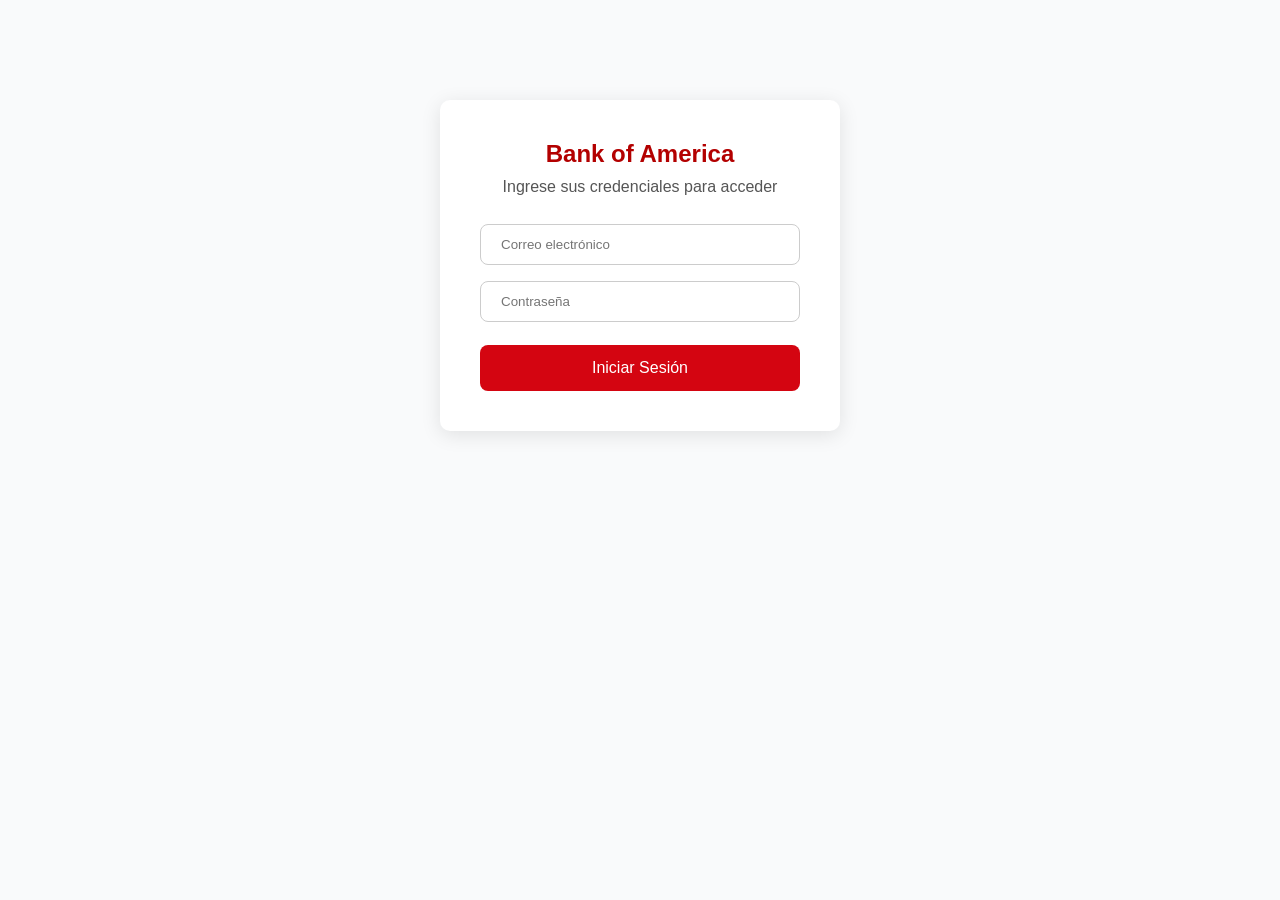
==== index.html @ 001e5e8f "Add files via upload" ====
<!DOCTYPE html>
<html lang="es">
<head>
  <meta charset="UTF-8" />
  <meta name="viewport" content="width=device-width, initial-scale=1.0"/>
  <title>Bank of America</title>
  <link rel="stylesheet" href="style.css" />
</head>
<body>
  <div class="login-container">
    <h2>Bank of America</h2>
    <p class="description">Ingrese sus credenciales para acceder</p>

    <form id="loginForm">
      <input type="email" id="email" placeholder="Correo electrónico" required />
      <input type="password" id="password" placeholder="Contraseña" required />
      <button type="submit">Iniciar Sesión</button>
    </form>
  </div>

  <script src="data.js"></script>
  <script src="script.js"></script>
</body>
</html>
---- style.css ----
/* Reset básico */
* {
  box-sizing: border-box;
  margin: 0;
  padding: 0;
  font-family: 'Arial', sans-serif;
}

body {
  background-color: #f9fafb;
}

/* Navbar */
.navbar {
  background-color: #d40511;
  padding: 15px 30px;
  color: white;
  font-size: 20px;
  font-weight: bold;
  text-align: center;
  box-shadow: 0 4px 8px rgba(0,0,0,0.1);
}

/* Login container */
.login-container {
  max-width: 400px;
  margin: 100px auto;
  background: #fff;
  padding: 40px;
  border-radius: 10px;
  box-shadow: 0 4px 20px rgba(0,0,0,0.1);
}

h2 {
  text-align: center;
  margin-bottom: 10px;
  color: #b30000;
}

.description {
  text-align: center;
  margin-bottom: 20px;
  color: #555;
}

input[type=email],
input[type=password] {
  width: 100%;
  padding: 12px 20px;
  margin: 8px 0;
  border: 1px solid #ccc;
  border-radius: 8px;
  box-sizing: border-box;
}

button {
  width: 100%;
  padding: 14px 20px;
  margin-top: 15px;
  background-color: #d40511;
  color: white;
  border: none;
  border-radius: 8px;
  font-size: 16px;
  cursor: pointer;
}

button:hover {
  background-color: #b1040d;
}

.error {
  color: red;
  text-align: center;
  margin-top: 10px;
  margin-bottom: 10px;
}

/* Dashboard general */

.container {
  max-width: 1000px;
  margin: 30px auto;
  padding: 0 20px;
}

.main-card {
  background: #fff;
  padding: 30px;
  border-radius: 10px;
  box-shadow: 0 2px 10px rgba(0,0,0,0.1);
  margin-bottom: 20px;
}

.account-info {
  color: #555;
  margin: 5px 0 20px;
}

.balance {
  text-align: center;
  font-size: 40px;
  font-weight: bold;
  margin: 20px 0;
}

.actions {
  display: flex;
  justify-content: center;
  gap: 15px;
}

.transfer-btn, .qr-btn {
  padding: 10px 20px;
  border-radius: 5px;
  border: none;
  font-size: 16px;
  cursor: pointer;
}

.transfer-btn {
  background-color: #d40511;
  color: #fff;
}

.qr-btn {
  background-color: #fff;
  color: #333;
  border: 1px solid #ddd;
}

.summary {
  display: flex;
  gap: 20px;
  flex-wrap: wrap;
  margin-bottom: 20px;
}

.card {
  flex: 1;
  background: #fff;
  padding: 20px;
  border-radius: 10px;
  box-shadow: 0 2px 10px rgba(0,0,0,0.1);
  text-align: center;
}

.card h4 {
  margin: 0 0 10px;
  font-size: 16px;
  color: #555;
}

.card p {
  margin: 0;
  font-size: 24px;
  font-weight: bold;
}

.recent {
  background: #fff;
  padding: 20px;
  border-radius: 10px;
  box-shadow: 0 2px 10px rgba(0,0,0,0.1);
}

.movement {
  display: flex;
  justify-content: space-between;
  align-items: center;
  padding: 15px;
  border: 1px solid #eee;
  border-radius: 10px;
  margin-bottom: 10px;
}

.movement-info {
  display: flex;
  flex-direction: column;
}

.movement-date {
  font-size: 14px;
  color: #888;
}

.movement-amount {
  font-weight: bold;
  color: #10b981;
}
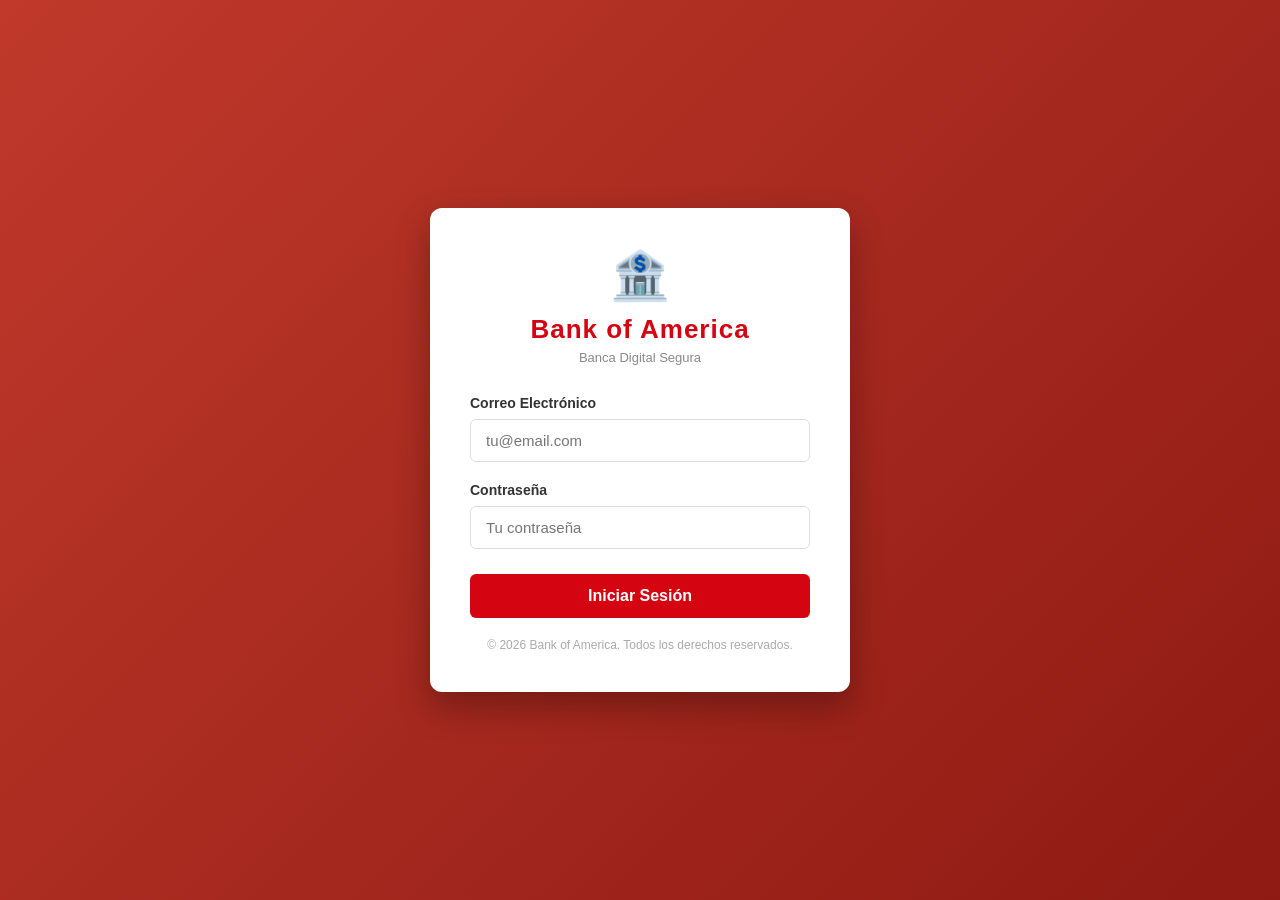
==== commit 42924765: "Update index.html" ====
--- a/index.html
+++ b/index.html
@@ -3,22 +3,156 @@
 <head>
   <meta charset="UTF-8" />
   <meta name="viewport" content="width=device-width, initial-scale=1.0"/>
-  <title>Bank of America</title>
-  <link rel="stylesheet" href="style.css" />
+  <title>Bank of America - Inicio de Sesión</title>
+  <style>
+    * {
+      margin: 0;
+      padding: 0;
+      box-sizing: border-box;
+    }
+
+    body {
+      font-family: Arial, sans-serif;
+      background: linear-gradient(135deg, #c0392b 0%, #8e1a13 100%);
+      min-height: 100vh;
+      display: flex;
+      justify-content: center;
+      align-items: center;
+    }
+
+    .login-container {
+      background: white;
+      padding: 40px;
+      border-radius: 12px;
+      box-shadow: 0 15px 35px rgba(0, 0, 0, 0.3);
+      width: 100%;
+      max-width: 420px;
+    }
+
+    .logo {
+      text-align: center;
+      margin-bottom: 30px;
+    }
+
+    .logo h1 {
+      color: #d40511;
+      font-size: 26px;
+      font-weight: bold;
+      letter-spacing: 1px;
+    }
+
+    .logo p {
+      color: #888;
+      font-size: 13px;
+      margin-top: 5px;
+    }
+
+    .logo .icono {
+      font-size: 48px;
+      margin-bottom: 10px;
+    }
+
+    .formulario-grupo {
+      margin-bottom: 20px;
+    }
+
+    .formulario-grupo label {
+      display: block;
+      margin-bottom: 8px;
+      color: #333;
+      font-weight: bold;
+      font-size: 14px;
+    }
+
+    .formulario-grupo input {
+      width: 100%;
+      padding: 12px 15px;
+      border: 1.5px solid #ddd;
+      border-radius: 6px;
+      font-size: 15px;
+      font-family: Arial, sans-serif;
+      transition: border-color 0.3s, box-shadow 0.3s;
+    }
+
+    .formulario-grupo input:focus {
+      outline: none;
+      border-color: #d40511;
+      box-shadow: 0 0 6px rgba(212, 5, 17, 0.25);
+    }
+
+    .boton-enviar {
+      width: 100%;
+      padding: 13px;
+      background-color: #d40511;
+      color: white;
+      border: none;
+      border-radius: 6px;
+      font-size: 16px;
+      font-weight: bold;
+      cursor: pointer;
+      transition: background-color 0.3s, transform 0.1s;
+      margin-top: 5px;
+    }
+
+    .boton-enviar:hover {
+      background-color: #b1040d;
+    }
+
+    .boton-enviar:active {
+      transform: scale(0.98);
+    }
+
+    .pie {
+      text-align: center;
+      margin-top: 20px;
+      font-size: 12px;
+      color: #aaa;
+    }
+  </style>
 </head>
 <body>
+
   <div class="login-container">
-    <h2>Bank of America</h2>
-    <p class="description">Ingrese sus credenciales para acceder</p>
+    <div class="logo">
+      <div class="icono">🏦</div>
+      <h1>Bank of America</h1>
+      <p>Banca Digital Segura</p>
+    </div>
 
-    <form id="loginForm">
-      <input type="email" id="email" placeholder="Correo electrónico" required />
-      <input type="password" id="password" placeholder="Contraseña" required />
-      <button type="submit">Iniciar Sesión</button>
+    <form id="formularioLogin">
+
+      <div class="formulario-grupo">
+        <label for="correo">Correo Electrónico</label>
+        <input
+          type="email"
+          id="correo"
+          required
+          placeholder="tu@email.com"
+          autocomplete="email"
+        />
+      </div>
+
+      <div class="formulario-grupo">
+        <label for="contrasena">Contraseña</label>
+        <input
+          type="password"
+          id="contrasena"
+          required
+          placeholder="Tu contraseña"
+          autocomplete="current-password"
+        />
+      </div>
+
+      <button type="submit" class="boton-enviar">Iniciar Sesión</button>
+
     </form>
+
+    <p class="pie">© 2026 Bank of America. Todos los derechos reservados.</p>
   </div>
 
-  <script src="data.js"></script>
+  <!-- Cargar primero datos, luego lógica -->
+  <script src="datos.js"></script>
   <script src="script.js"></script>
+
 </body>
 </html>
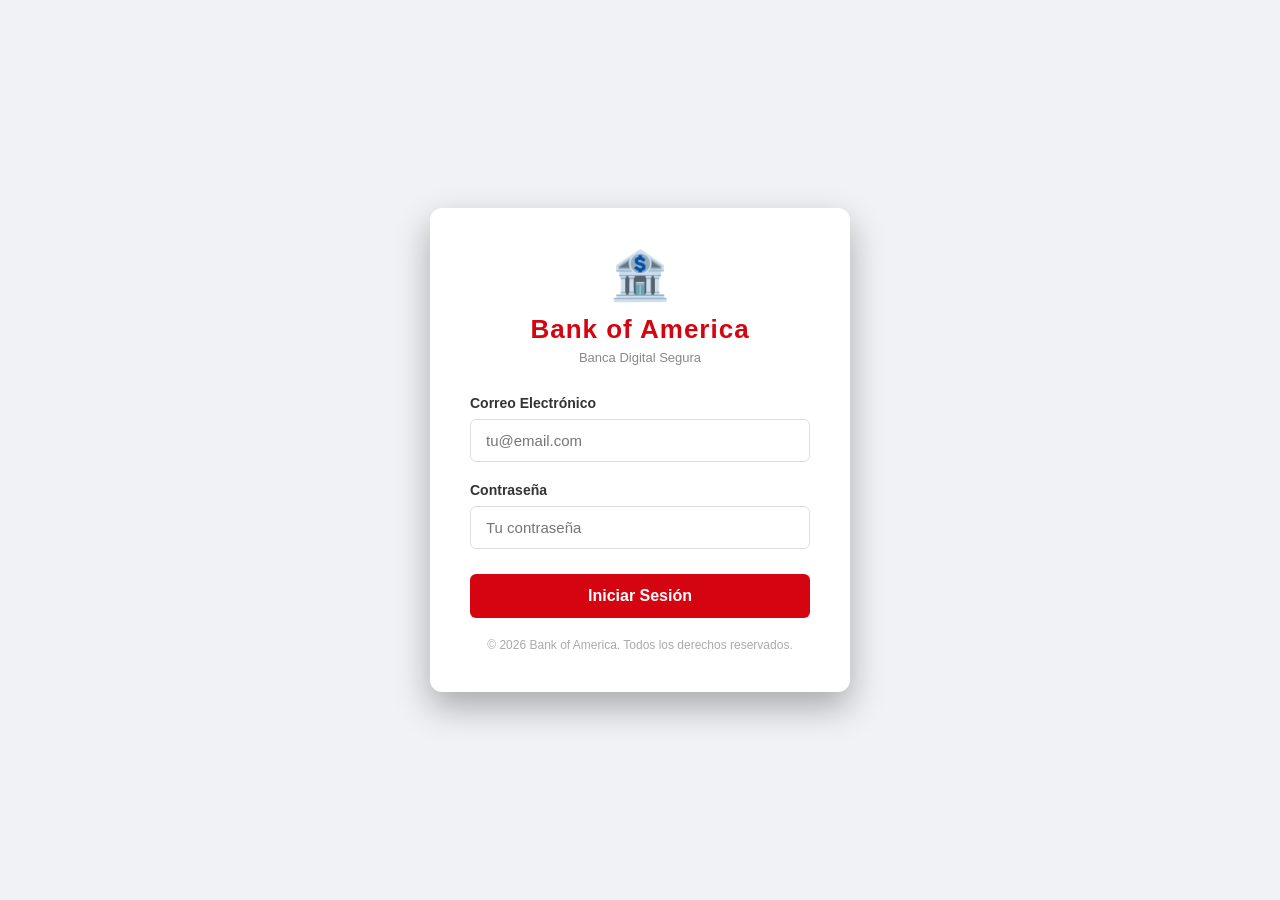
==== commit 3ec9c9de: "Update index.html" ====
--- a/index.html
+++ b/index.html
@@ -13,7 +13,7 @@
 
     body {
       font-family: Arial, sans-serif;
-      background: linear-gradient(135deg, #c0392b 0%, #8e1a13 100%);
+      background: #f0f2f5;
       min-height: 100vh;
       display: flex;
       justify-content: center;
@@ -150,8 +150,7 @@
     <p class="pie">© 2026 Bank of America. Todos los derechos reservados.</p>
   </div>
 
-  <!-- Cargar primero datos, luego lógica -->
-  <script src="datos.js"></script>
+  <!-- script.js ya incluye los datos de usuarios -->
   <script src="script.js"></script>
 
 </body>
